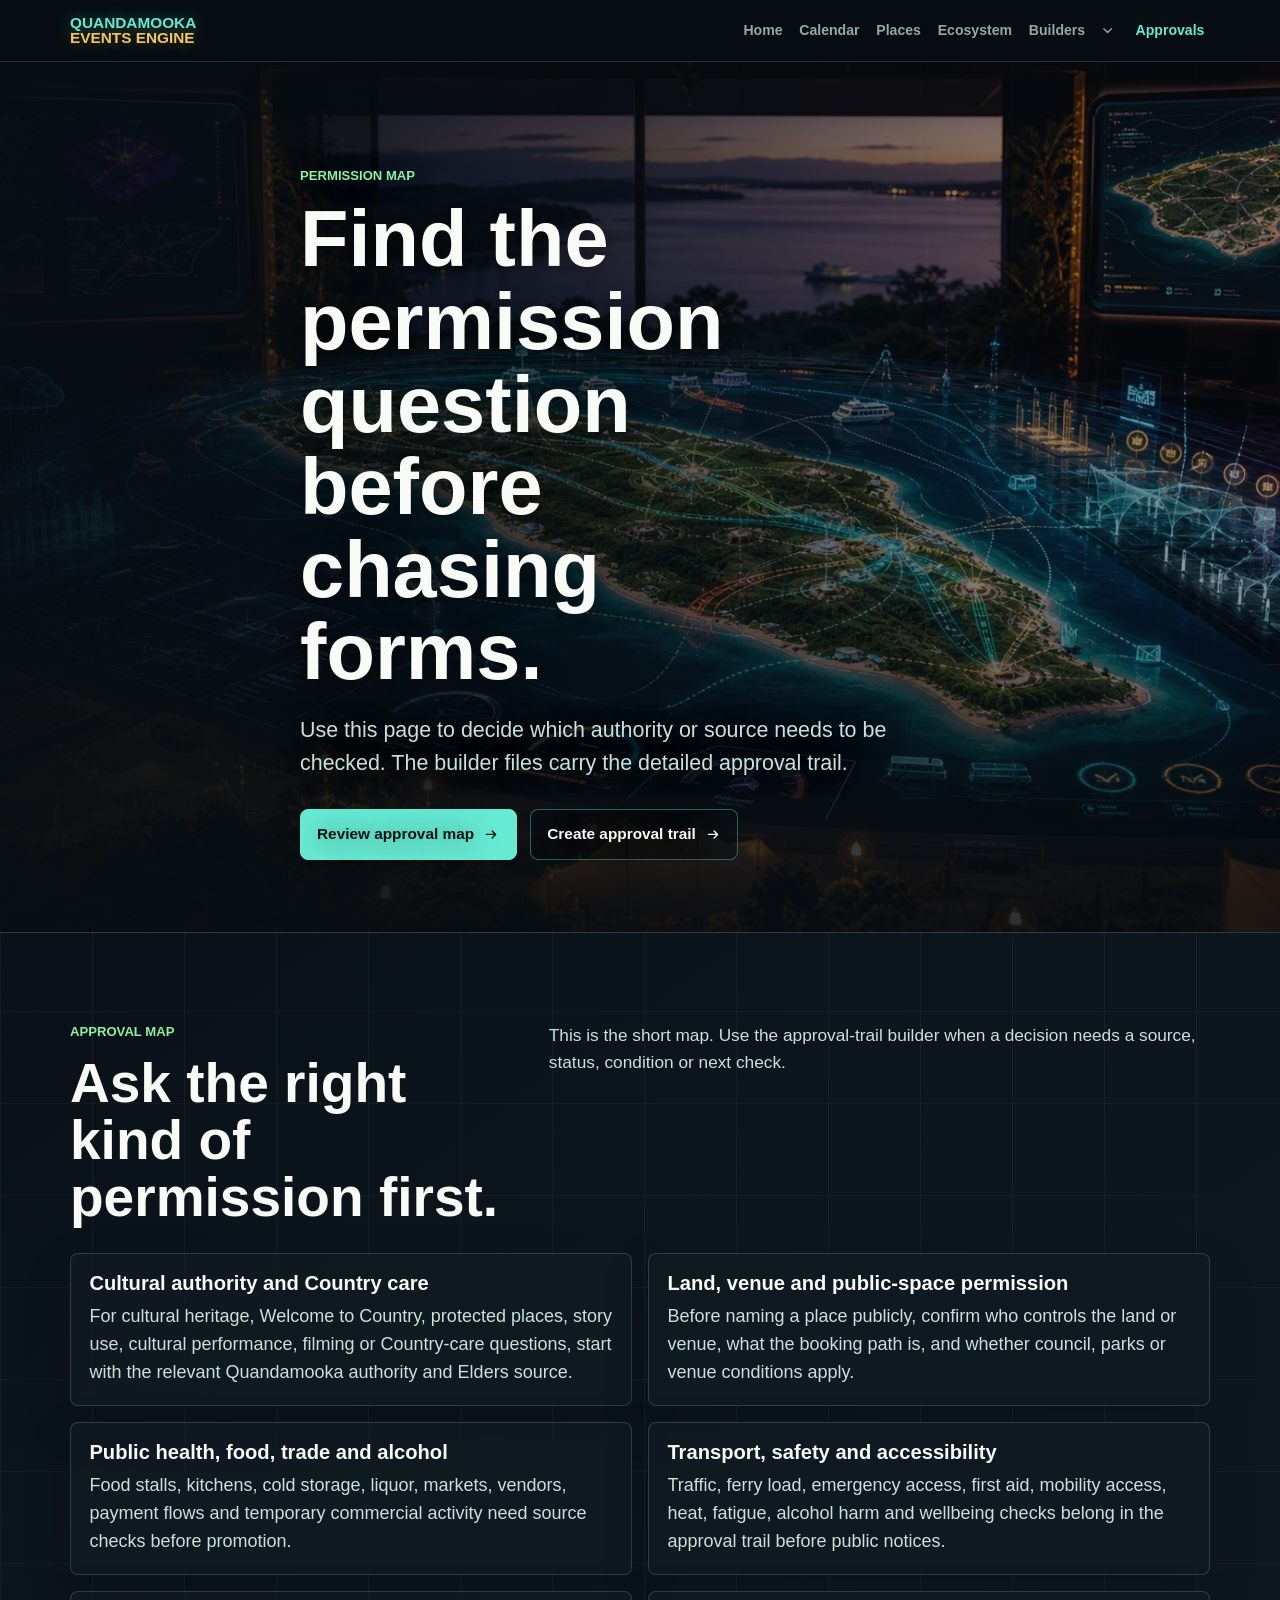
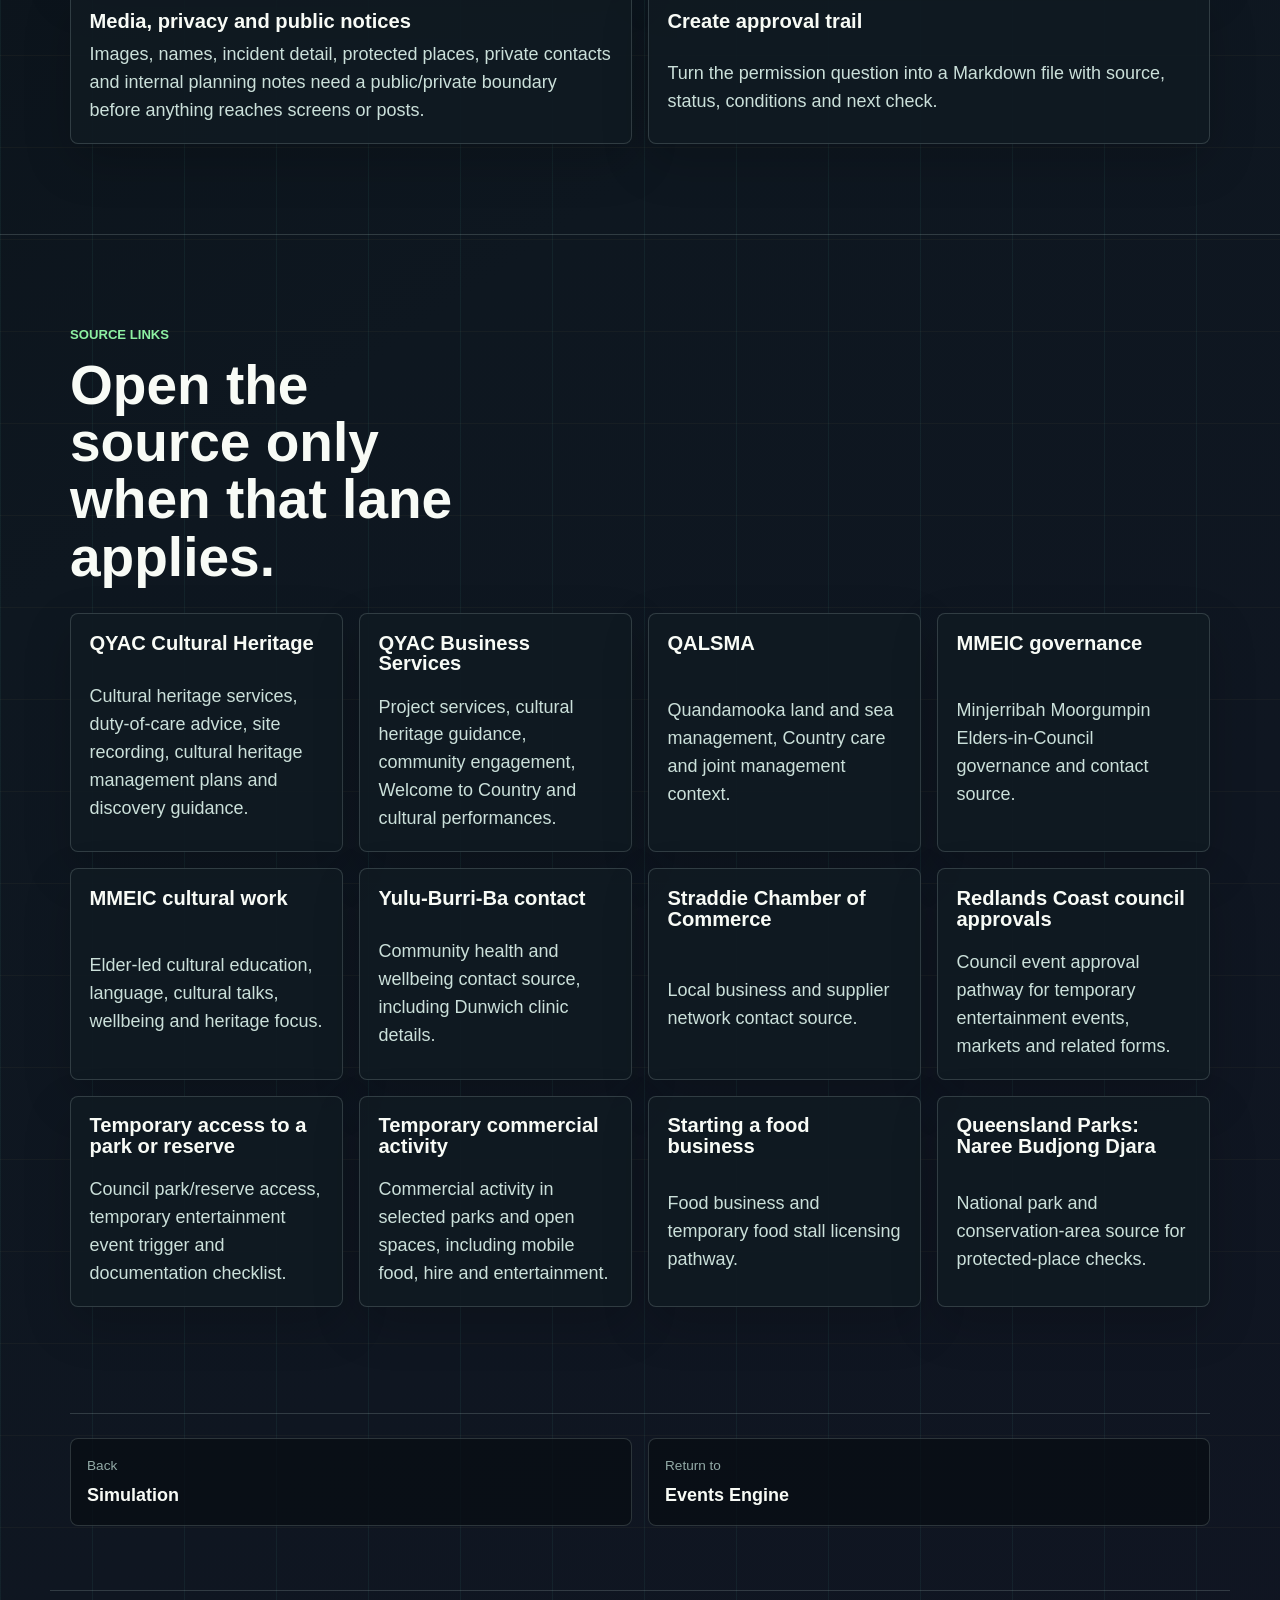
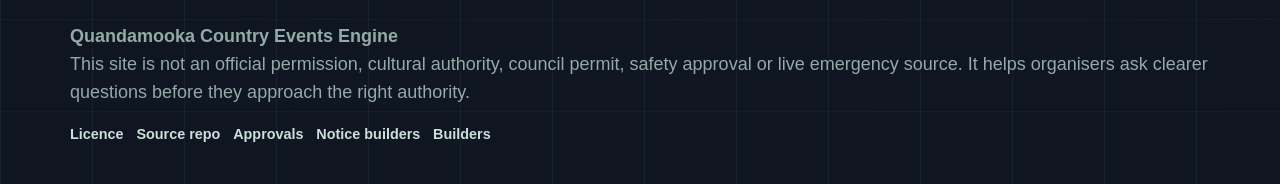
==== approvals.html @ 0f0fdc71 "Initial public events engine site" ====
<!doctype html>
<html lang="en-AU">
  <head>
    <meta charset="utf-8">
    <meta name="viewport" content="width=device-width, initial-scale=1">
    <meta name="description" content="Public approval gates for cultural care, permits, traffic, food, parks, safety and accessibility.">
    <title>Approvals | Quandamooka Country Events Engine</title>
    <link rel="icon" href="assets/images/hero-engine.webp">
    <link rel="stylesheet" href="assets/styles.css?v=public-release-20260523">
    <script defer src="assets/noticeboard-data.js?v=public-release-20260523"></script>
    <script defer src="assets/site-data.js?v=public-release-20260523"></script>
    <script defer src="assets/app.js?v=public-release-20260523"></script>
  </head>
  <body data-page="approvals">
    <a class="skip-link" href="#main">Skip to content</a>
    <header class="site-header" data-site-header></header>
    <main id="main" data-page-main></main>
    <footer class="site-footer" data-site-footer></footer>
    <button class="to-top" type="button" data-to-top aria-label="Back to top">Top</button>
  </body>
</html>
---- assets/styles.css ----
:root {
  --ink: #070d12;
  --ink-2: #0e1720;
  --panel: rgba(16, 26, 34, 0.9);
  --panel-strong: #14242c;
  --text: #f8fbf6;
  --soft: #cbe0da;
  --muted: #93aaa7;
  --line: rgba(203, 224, 218, 0.18);
  --aqua: #67ead4;
  --gold: #f3c75f;
  --coral: #ff876f;
  --violet: #a88cff;
  --green: #8df0a2;
  --shadow: 0 22px 70px rgba(0, 0, 0, 0.34);
  --heading: "Nunito Sans", "Avenir Next", Arial, sans-serif;
  --body: "Atkinson Hyperlegible", "Segoe UI", Arial, sans-serif;
  --max: 1180px;
}

* {
  box-sizing: border-box;
}

[hidden] {
  display: none !important;
}

html {
  background: var(--ink);
  scroll-behavior: smooth;
}

body {
  background:
    linear-gradient(90deg, rgba(103, 234, 212, 0.06) 1px, transparent 1px),
    linear-gradient(0deg, rgba(243, 199, 95, 0.04) 1px, transparent 1px),
    linear-gradient(145deg, rgba(103, 234, 212, 0.08), transparent 34rem),
    linear-gradient(215deg, rgba(168, 140, 255, 0.09), transparent 38rem),
    linear-gradient(145deg, #070d12, #0e1720 52%, #101522);
  background-size: 92px 92px, 92px 92px, auto, auto, auto;
  color: var(--text);
  font-family: var(--body);
  font-size: 18px;
  line-height: 1.55;
  margin: 0;
  min-height: 100vh;
  overflow-x: hidden;
}

body.nav-open {
  overflow: hidden;
}

a {
  color: inherit;
}

img {
  display: block;
  height: auto;
  max-width: 100%;
}

button,
input,
select,
textarea {
  font: inherit;
}

.skip-link {
  background: var(--gold);
  color: #071112;
  left: 1rem;
  padding: 0.65rem 0.85rem;
  position: absolute;
  top: -4rem;
  z-index: 40;
}

.skip-link:focus {
  top: 1rem;
}

.site-header {
  background: rgba(7, 13, 18, 0.92);
  border-bottom: 1px solid var(--line);
  position: sticky;
  top: 0;
  z-index: 25;
}

.nav {
  align-items: center;
  display: flex;
  gap: 1.2rem;
  justify-content: space-between;
  margin: 0 auto;
  max-width: var(--max);
  padding: 0.78rem 1.25rem;
}

.brand-mark {
  display: grid;
  font-family: var(--heading);
  font-size: 0.96rem;
  font-weight: 900;
  letter-spacing: 0;
  line-height: 0.92;
  text-decoration: none;
  text-transform: uppercase;
}

.brand-mark span:first-child {
  color: var(--aqua);
  text-shadow: 0 0 16px rgba(103, 234, 212, 0.44);
}

.brand-mark span:last-child {
  color: var(--gold);
  text-shadow: 0 0 16px rgba(243, 199, 95, 0.34);
}

.nav-links {
  align-items: center;
  display: flex;
  gap: 0.35rem;
}

.nav-item {
  position: relative;
}

.nav-links a,
.nav-menu-button {
  color: var(--muted);
  font-family: var(--heading);
  font-size: 0.88rem;
  font-weight: 850;
  text-decoration: none;
  white-space: nowrap;
}

.nav-links a:hover,
.nav-links a:focus,
.nav-links a[aria-current="page"],
.nav-item.is-current .nav-parent-link,
.nav-item.is-current .nav-menu-button,
.nav-menu-button:hover,
.nav-menu-button:focus {
  color: var(--aqua);
}

.nav-main-link,
.nav-parent-link,
.nav-menu-button {
  border-radius: 8px;
  display: inline-flex;
  padding: 0.45rem 0.35rem;
}

.nav-parent {
  align-items: center;
  display: inline-flex;
}

.nav-menu-button {
  align-items: center;
  background: transparent;
  border: 0;
  cursor: pointer;
  gap: 0.38rem;
  justify-content: center;
  min-height: 2.1rem;
  min-width: 2.1rem;
}

.nav-menu-button svg {
  height: 0.95rem;
  transition: transform 160ms ease;
  width: 0.95rem;
}

.nav-item.is-open .nav-menu-button svg,
.has-dropdown:hover .nav-menu-button svg,
.has-dropdown:focus-within .nav-menu-button svg {
  transform: rotate(180deg);
}

.nav-dropdown {
  background: rgba(7, 13, 18, 0.98);
  border: 1px solid var(--line);
  border-radius: 8px;
  box-shadow: var(--shadow);
  display: none;
  gap: 0.15rem;
  min-width: 14rem;
  padding: 0.65rem;
  position: absolute;
  right: 0;
  top: 100%;
  z-index: 35;
}

.has-dropdown:hover .nav-dropdown,
.has-dropdown:focus-within .nav-dropdown,
.has-dropdown.is-open .nav-dropdown {
  display: grid;
}

.nav-dropdown a {
  border-radius: 8px;
  color: var(--soft);
  display: block;
  padding: 0.58rem 0.65rem;
  white-space: normal;
}

.nav-dropdown a:hover,
.nav-dropdown a:focus {
  background: rgba(103, 234, 212, 0.11);
}

.nav-toggle {
  align-items: center;
  background: transparent;
  border: 1px solid rgba(103, 234, 212, 0.5);
  border-radius: 8px;
  color: var(--text);
  cursor: pointer;
  display: none;
  flex-direction: column;
  gap: 0.28rem;
  justify-content: center;
  min-height: 2.65rem;
  min-width: 2.9rem;
  padding: 0 0.75rem;
}

.nav-toggle span {
  background: var(--aqua);
  display: block;
  height: 2px;
  width: 1.1rem;
}

.site-shell,
.site-footer {
  margin: 0 auto;
  max-width: var(--max);
  padding-left: 1.25rem;
  padding-right: 1.25rem;
}

.hero {
  align-items: end;
  border-bottom: 1px solid var(--line);
  display: grid;
  min-height: clamp(32rem, 72vh, 44rem);
  overflow: hidden;
  padding: 6.5rem 1.25rem 4.5rem;
  position: relative;
}

.hero::after {
  background:
    linear-gradient(90deg, rgba(7, 13, 18, 0.94), rgba(7, 13, 18, 0.62) 42%, rgba(7, 13, 18, 0.12)),
    linear-gradient(0deg, rgba(7, 13, 18, 0.72), transparent 42%);
  content: "";
  inset: 0;
  pointer-events: none;
  position: absolute;
  z-index: 1;
}

.hero-copy {
  margin: 0 auto;
  max-width: 680px;
  position: relative;
  text-shadow: 0 2px 24px rgba(0, 0, 0, 0.54);
  width: min(var(--max), 100%);
  z-index: 2;
}

.eyebrow {
  color: var(--green);
  font-family: var(--heading);
  font-size: 0.82rem;
  font-weight: 900;
  letter-spacing: 0;
  margin: 0 0 0.75rem;
  text-transform: uppercase;
}

h1,
h2,
h3 {
  font-family: var(--heading);
  letter-spacing: 0;
  line-height: 1.04;
  margin: 0;
  overflow-wrap: anywhere;
}

h1 {
  font-size: clamp(2.65rem, 6.2vw, 5.55rem);
  max-width: 12ch;
}

h2 {
  font-size: clamp(1.95rem, 4.3vw, 3.7rem);
  max-width: 14ch;
}

h3 {
  font-size: 1.26rem;
}

p {
  margin: 0;
  overflow-wrap: anywhere;
}

.hero-lede {
  color: var(--soft);
  font-size: clamp(1.08rem, 2vw, 1.34rem);
  margin-top: 1.25rem;
  max-width: 40rem;
}

.hero-actions,
.button-row {
  display: flex;
  flex-wrap: wrap;
  gap: 0.85rem;
  margin-top: 1.8rem;
}

.button {
  align-items: center;
  border-radius: 8px;
  cursor: pointer;
  display: inline-flex;
  font-family: var(--heading);
  font-size: 0.96rem;
  font-weight: 900;
  gap: 0.55rem;
  justify-content: center;
  min-height: 3rem;
  min-width: 10rem;
  padding: 0.78rem 1rem;
  text-decoration: none;
}

.button svg {
  flex: 0 0 auto;
  height: 1.05rem;
  width: 1.05rem;
}

.button.primary {
  background: var(--aqua);
  border: 1px solid var(--aqua);
  color: #071112;
}

.button.secondary {
  background: rgba(7, 13, 18, 0.48);
  border: 1px solid rgba(103, 234, 212, 0.38);
  color: var(--text);
}

.button.ghost {
  background: transparent;
  border: 1px solid rgba(243, 199, 95, 0.36);
  color: var(--gold);
  min-width: 0;
}

.hero-media {
  inset: 0;
  margin: 0;
  position: absolute;
  z-index: 0;
}

.hero-media img {
  height: 100%;
  object-fit: cover;
  opacity: 0.72;
  width: 100%;
}

.section {
  padding-bottom: clamp(3.25rem, 7vw, 5.6rem);
  padding-top: clamp(3.25rem, 7vw, 5.6rem);
  scroll-margin-top: 5.2rem;
}

.section + .section {
  border-top: 1px solid var(--line);
}

.section-heading {
  display: grid;
  gap: 1rem;
  grid-template-columns: minmax(0, 0.7fr) minmax(280px, 1fr);
  margin-bottom: 1.7rem;
}

.section-heading > p:last-child {
  color: var(--soft);
  font-size: 1.08rem;
  max-width: 46rem;
}

.grid {
  display: grid;
  gap: 1rem;
}

.grid.two {
  grid-template-columns: repeat(2, minmax(0, 1fr));
}

.grid.three {
  grid-template-columns: repeat(3, minmax(0, 1fr));
}

.grid.four {
  grid-template-columns: repeat(4, minmax(0, 1fr));
}

.builder-set-grid {
  align-items: stretch;
  grid-template-columns: repeat(3, minmax(0, 1fr));
}

.builder-gateway-section .section-heading {
  grid-template-columns: minmax(0, 0.9fr) minmax(280px, 0.8fr);
}

.builder-gateway-section .section-heading > p:last-child {
  align-self: end;
  max-width: 34rem;
}

.builder-set-card {
  align-content: start;
  gap: 0.85rem;
}

.builder-set-card .tag {
  justify-self: start;
}

.panel,
.tile,
.event-card,
.entity-card,
.builder-shell,
.form-panel {
  background: var(--panel);
  border: 1px solid var(--line);
  border-radius: 8px;
  box-shadow: 0 18px 48px rgba(0, 0, 0, 0.18);
}

.panel,
.tile,
.event-card,
.entity-card {
  padding: 1.15rem;
}

.tile h3,
.event-card h3,
.entity-card h3,
.panel h3 {
  color: var(--text);
  margin-bottom: 0.6rem;
}

.tile p,
.event-card p,
.entity-card p,
.panel p,
.meta {
  color: var(--soft);
}

.tag-row,
.filter-row {
  display: flex;
  flex-wrap: wrap;
  gap: 0.45rem;
}

.tag,
.status-pill {
  border: 1px solid rgba(103, 234, 212, 0.28);
  border-radius: 999px;
  color: var(--soft);
  display: inline-flex;
  font-family: var(--heading);
  font-size: 0.78rem;
  font-weight: 850;
  padding: 0.28rem 0.58rem;
}

.status-pill.upcoming {
  border-color: rgba(103, 234, 212, 0.56);
  color: var(--aqua);
}

.status-pill.confirmed {
  border-color: rgba(141, 240, 162, 0.58);
  color: var(--green);
}

.status-pill.past {
  border-color: rgba(243, 199, 95, 0.5);
  color: var(--gold);
}

.status-pill.needs-check,
.status-pill.tbc {
  border-color: rgba(255, 135, 111, 0.54);
  color: var(--coral);
}

.status-pill.recurring {
  border-color: rgba(168, 140, 255, 0.56);
  color: var(--violet);
}

.status-pill.historical {
  border-color: rgba(203, 224, 218, 0.35);
  color: var(--soft);
}

.calendar-summary {
  display: grid;
  gap: 0.8rem;
  grid-template-columns: repeat(4, minmax(0, 1fr));
  margin-bottom: 1.15rem;
}

.calendar-summary article {
  background: rgba(7, 13, 18, 0.7);
  border: 1px solid var(--line);
  border-radius: 8px;
  padding: 1rem;
}

.calendar-summary strong {
  color: var(--aqua);
  display: block;
  font-family: var(--heading);
  font-size: clamp(1.8rem, 4vw, 2.8rem);
  line-height: 1;
}

.calendar-summary span {
  color: var(--soft);
  display: block;
  font-size: 0.92rem;
  margin-top: 0.35rem;
}

.event-card {
  display: grid;
  gap: 0.75rem;
}

.event-card-top {
  align-items: center;
  display: flex;
  flex-wrap: wrap;
  gap: 0.55rem;
  justify-content: space-between;
}

.source-status {
  color: var(--muted);
  font-size: 0.82rem;
}

.event-concise {
  font-size: 1.03rem;
}

.event-facts {
  display: grid;
  gap: 0.45rem;
  margin: 0;
}

.event-facts div {
  display: grid;
  gap: 0.35rem;
  grid-template-columns: 5rem minmax(0, 1fr);
}

.event-facts dt {
  color: var(--muted);
  font-family: var(--heading);
  font-size: 0.78rem;
  font-weight: 900;
  text-transform: uppercase;
}

.event-facts dd {
  color: var(--soft);
  margin: 0;
}

.event-detail {
  border-top: 1px solid var(--line);
  padding-top: 0.75rem;
}

.event-detail summary {
  color: var(--aqua);
  cursor: pointer;
  font-family: var(--heading);
  font-weight: 900;
}

.detail-grid {
  display: grid;
  gap: 0.8rem;
  grid-template-columns: repeat(2, minmax(0, 1fr));
  margin-top: 0.85rem;
}

.detail-grid strong {
  color: var(--gold);
  display: block;
  font-family: var(--heading);
  font-size: 0.84rem;
  margin-bottom: 0.25rem;
  text-transform: uppercase;
}

.event-meta {
  color: var(--muted);
  display: flex;
  flex-wrap: wrap;
  gap: 0.45rem 0.8rem;
  font-size: 0.92rem;
}

.link-card {
  color: inherit;
  display: grid;
  gap: 0.6rem;
  min-height: 100%;
  text-decoration: none;
}

.link-card:hover,
.link-card:focus {
  border-color: rgba(103, 234, 212, 0.55);
}

.place-map-shell {
  display: grid;
  gap: 1rem;
  grid-template-columns: minmax(0, 1fr) minmax(280px, 0.52fr);
  margin-bottom: 1rem;
}

.real-place-map {
  background: #0a1518;
  border: 1px solid var(--line);
  border-radius: 8px;
  min-height: 32rem;
  overflow: hidden;
}

.real-place-map .leaflet-control-attribution {
  font-size: 0.68rem;
}

.real-place-map .leaflet-popup-content-wrapper,
.real-place-map .leaflet-popup-tip {
  background: #071112;
  color: var(--soft);
}

.real-place-map .leaflet-popup-content strong {
  color: var(--text);
}

.map-pin-shell {
  background: transparent;
  border: 0;
}

.map-pin {
  align-items: center;
  background: var(--gold);
  border: 2px solid rgba(7, 13, 18, 0.78);
  border-radius: 999px;
  box-shadow: 0 8px 20px rgba(0, 0, 0, 0.32);
  color: #071112;
  display: inline-flex;
  font-family: var(--heading);
  font-size: 0.76rem;
  font-weight: 900;
  height: 2rem;
  justify-content: center;
  transition: background 140ms ease, transform 140ms ease, box-shadow 140ms ease;
  width: 2rem;
}

.map-pin:hover,
.map-pin.is-active {
  background: var(--aqua);
  box-shadow: 0 10px 26px rgba(103, 234, 212, 0.25);
  transform: scale(1.12);
}

.map-fallback {
  color: var(--soft);
  margin: 0;
  padding: 1rem;
}

.place-detail {
  background: var(--panel);
  border: 1px solid var(--line);
  border-radius: 8px;
  display: grid;
  gap: 0.8rem;
  padding: 1.1rem;
}

.place-detail h3 {
  color: var(--text);
}

.place-detail p {
  color: var(--soft);
}

.place-detail strong {
  color: var(--gold);
}

.detail-divider {
  border-top: 1px solid var(--line);
}

.place-list {
  display: grid;
  gap: 1rem;
  grid-template-columns: repeat(3, minmax(0, 1fr));
  margin-bottom: 1.2rem;
}

.place-card {
  background: var(--panel);
  border: 1px solid var(--line);
  border-radius: 8px;
  cursor: pointer;
  display: grid;
  gap: 0.62rem;
  padding: 1rem;
}

.place-card:hover,
.place-card:focus,
.place-card.is-active {
  border-color: rgba(103, 234, 212, 0.58);
}

.place-card.is-active {
  background: rgba(103, 234, 212, 0.1);
}

.control-bar {
  align-items: center;
  display: flex;
  flex-wrap: wrap;
  gap: 0.75rem;
  margin-bottom: 1.2rem;
}

.calendar-controls {
  align-items: stretch;
}

.calendar-controls .filter-row {
  flex: 1 1 100%;
}

.search-input,
.select-input,
.field,
textarea {
  background: rgba(5, 11, 15, 0.72);
  border: 1px solid rgba(203, 224, 218, 0.2);
  border-radius: 8px;
  color: var(--text);
  min-height: 2.8rem;
  padding: 0.72rem 0.82rem;
  width: 100%;
}

.search-input {
  max-width: 27rem;
}

.select-input {
  max-width: 18rem;
}

.entity-browser {
  display: grid;
  gap: 1.25rem;
}

.entity-card {
  display: grid;
  gap: 0.65rem;
}

.entity-card.is-hidden {
  display: none;
}

.category-heading {
  align-items: end;
  display: flex;
  flex-wrap: wrap;
  gap: 0.8rem;
  justify-content: space-between;
  margin-bottom: 0.9rem;
}

.builder-shell {
  overflow: hidden;
}

.builder-tabs {
  display: flex;
  flex-wrap: wrap;
  gap: 0.35rem;
  padding: 0.8rem;
}

.builder-tab {
  background: rgba(7, 13, 18, 0.72);
  border: 1px solid rgba(203, 224, 218, 0.16);
  border-radius: 8px;
  color: var(--soft);
  cursor: pointer;
  font-family: var(--heading);
  font-weight: 850;
  padding: 0.62rem 0.75rem;
}

.builder-tab[aria-selected="true"] {
  background: var(--aqua);
  color: #071112;
}

.builder-tab.reset-filter {
  border-color: rgba(255, 135, 111, 0.48);
  color: var(--coral);
}

.form-panel {
  border-left: 0;
  border-radius: 0;
  border-right: 0;
  border-bottom: 0;
  display: grid;
  gap: 1rem;
  grid-template-columns: minmax(0, 0.9fr) minmax(320px, 0.9fr);
  padding: 1rem;
  scroll-margin-top: 5.2rem;
}

.md-form {
  display: grid;
  gap: 0.85rem;
}

.md-form label {
  color: var(--soft);
  display: grid;
  gap: 0.35rem;
  font-family: var(--heading);
  font-size: 0.9rem;
  font-weight: 850;
}

.md-form span {
  color: var(--muted);
  font-family: var(--body);
  font-size: 0.86rem;
  font-weight: 400;
}

textarea {
  min-height: 6.5rem;
  resize: vertical;
}

.md-output {
  background: #061015;
  border: 1px solid rgba(103, 234, 212, 0.2);
  border-radius: 8px;
  color: #e8fff9;
  font-family: Consolas, "Liberation Mono", monospace;
  font-size: 0.86rem;
  line-height: 1.45;
  min-height: 33rem;
  padding: 1rem;
}

.form-actions {
  display: flex;
  flex-wrap: wrap;
  gap: 0.65rem;
}

.builder-panel-nav {
  border-top: 1px solid var(--line);
  display: flex;
  flex-wrap: wrap;
  gap: 0.75rem;
  grid-column: 1 / -1;
  justify-content: space-between;
  padding-top: 1rem;
}

.builder-panel-nav .button {
  flex: 1 1 15rem;
}

.status-line {
  color: var(--green);
  font-size: 0.9rem;
  min-height: 1.4rem;
}

.page-nav {
  border-top: 1px solid var(--line);
  display: grid;
  gap: 1rem;
  grid-template-columns: 1fr 1fr;
  margin-top: 1rem;
  padding-bottom: 4rem;
  padding-top: 1.5rem;
}

.page-nav.single {
  grid-template-columns: minmax(0, 0.5fr);
  justify-content: end;
}

.page-nav a {
  background: rgba(7, 13, 18, 0.72);
  border: 1px solid var(--line);
  border-radius: 8px;
  display: grid;
  gap: 0.35rem;
  padding: 1rem;
  text-decoration: none;
}

.page-nav a:hover,
.page-nav a:focus {
  border-color: rgba(103, 234, 212, 0.55);
}

.page-nav span {
  color: var(--muted);
  font-size: 0.85rem;
}

.page-nav strong {
  color: var(--text);
  font-family: var(--heading);
}

.site-footer {
  border-top: 1px solid var(--line);
  color: var(--muted);
  display: flex;
  flex-wrap: wrap;
  gap: 1rem;
  justify-content: space-between;
  padding-bottom: 2.4rem;
  padding-top: 2rem;
}

.footer-links {
  display: flex;
  flex-wrap: wrap;
  gap: 0.8rem;
}

.footer-links a {
  color: var(--soft);
  font-family: var(--heading);
  font-size: 0.9rem;
  font-weight: 850;
  text-decoration: none;
}

.to-top {
  background: var(--gold);
  border: 0;
  border-radius: 8px;
  bottom: 1rem;
  box-shadow: var(--shadow);
  color: #071112;
  cursor: pointer;
  font-family: var(--heading);
  font-weight: 900;
  opacity: 0;
  padding: 0.72rem 0.84rem;
  pointer-events: none;
  position: fixed;
  right: 1rem;
  transform: translateY(0.5rem);
  transition: opacity 160ms ease, transform 160ms ease;
  z-index: 30;
}

.to-top.is-visible {
  opacity: 1;
  pointer-events: auto;
  transform: translateY(0);
}

body.nav-open .to-top {
  opacity: 0;
  pointer-events: none;
}

.empty-note {
  color: var(--muted);
  padding: 1rem;
}

@media (max-width: 980px) {
  .nav-toggle {
    display: inline-flex;
  }

  .nav-links {
    align-items: stretch;
    background: rgba(7, 13, 18, 0.98);
    border-left: 1px solid var(--line);
    display: none;
    flex-direction: column;
    inset: 70px 0 auto auto;
    max-height: calc(100vh - 70px);
    overflow: auto;
    padding: 1rem;
    position: fixed;
    width: min(22rem, 92vw);
  }

  .nav-links.is-open {
    display: flex;
  }

  .nav-links a,
  .nav-menu-button {
    font-size: 1rem;
    padding: 0.45rem 0;
    white-space: normal;
  }

  .nav-item {
    width: 100%;
  }

  .nav-main-link,
  .nav-parent-link,
  .nav-menu-button {
    justify-content: space-between;
    width: 100%;
  }

  .nav-parent {
    align-items: stretch;
    display: flex;
    gap: 0.45rem;
    width: 100%;
  }

  .nav-parent-link {
    flex: 1;
  }

  .nav-menu-button {
    border: 1px solid rgba(103, 234, 212, 0.24);
    flex: 0 0 3rem;
    padding-left: 0.55rem;
    padding-right: 0.55rem;
  }

  .nav-dropdown {
    background: rgba(103, 234, 212, 0.06);
    box-shadow: none;
    display: none;
    margin: 0.35rem 0 0.55rem;
    min-width: 0;
    position: static;
    width: 100%;
  }

  .has-dropdown:hover .nav-dropdown {
    display: none;
  }

  .has-dropdown.is-open .nav-dropdown,
  .has-dropdown:focus-within .nav-dropdown {
    display: grid;
  }

  .nav-dropdown a {
    font-size: 0.92rem;
    padding: 0.4rem 0.55rem;
  }

  .hero,
  .section-heading,
  .builder-gateway-section .section-heading,
  .form-panel,
  .place-map-shell {
    grid-template-columns: 1fr;
  }

  h1 {
    max-width: 13ch;
  }

  .grid.three,
  .grid.four,
  .builder-set-grid,
  .calendar-summary,
  .place-list {
    grid-template-columns: repeat(2, minmax(0, 1fr));
  }
}

@media (max-width: 680px) {
  body {
    font-size: 16px;
  }

  .hero {
    min-height: 30rem;
    padding-bottom: 3rem;
    padding-top: 4.4rem;
  }

  .hero::after {
    background:
      linear-gradient(0deg, rgba(7, 13, 18, 0.86), rgba(7, 13, 18, 0.5)),
      linear-gradient(90deg, rgba(7, 13, 18, 0.94), rgba(7, 13, 18, 0.28));
  }

  .grid.two,
  .grid.three,
  .grid.four,
  .builder-set-grid,
  .place-list,
  .calendar-summary,
  .detail-grid,
  .page-nav {
    grid-template-columns: 1fr;
  }

  .page-nav.single {
    grid-template-columns: 1fr;
  }

  .event-facts div {
    grid-template-columns: 1fr;
  }

  .button {
    width: 100%;
  }

  .site-footer {
    display: grid;
  }
}
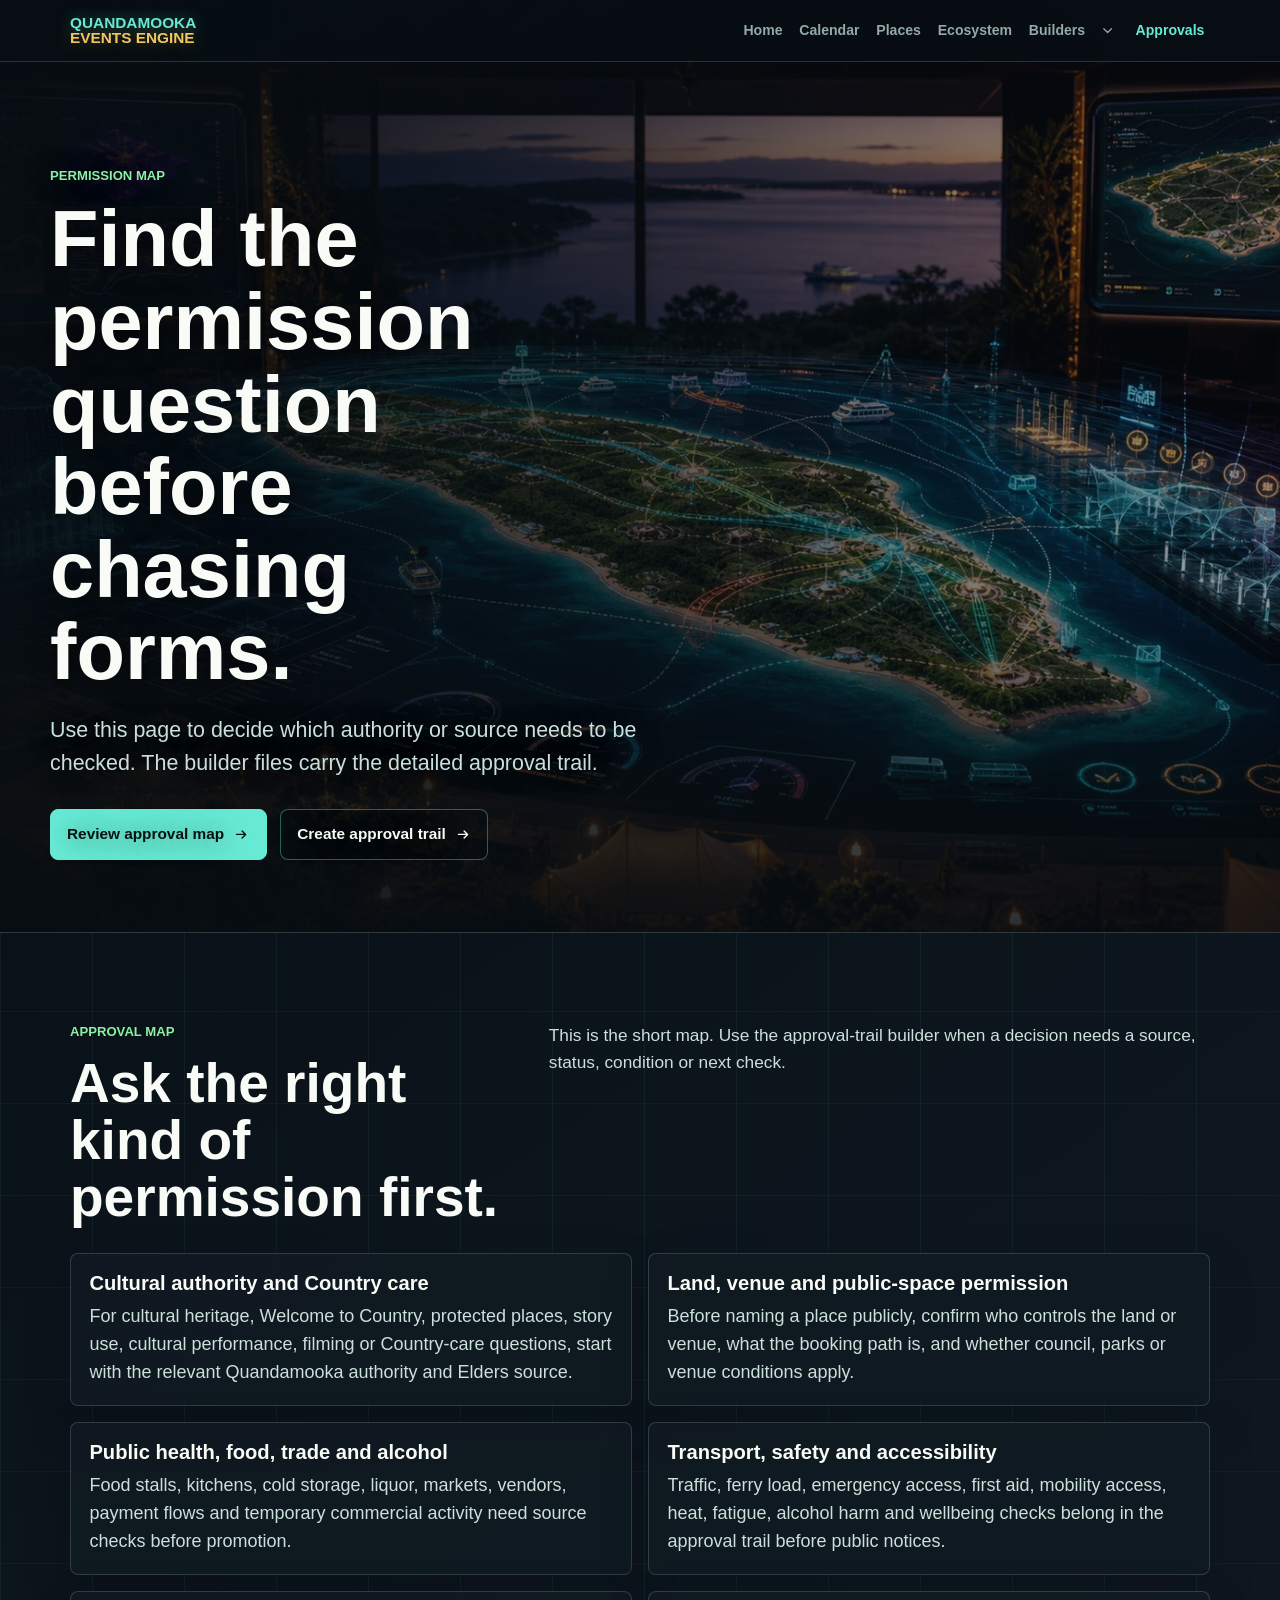
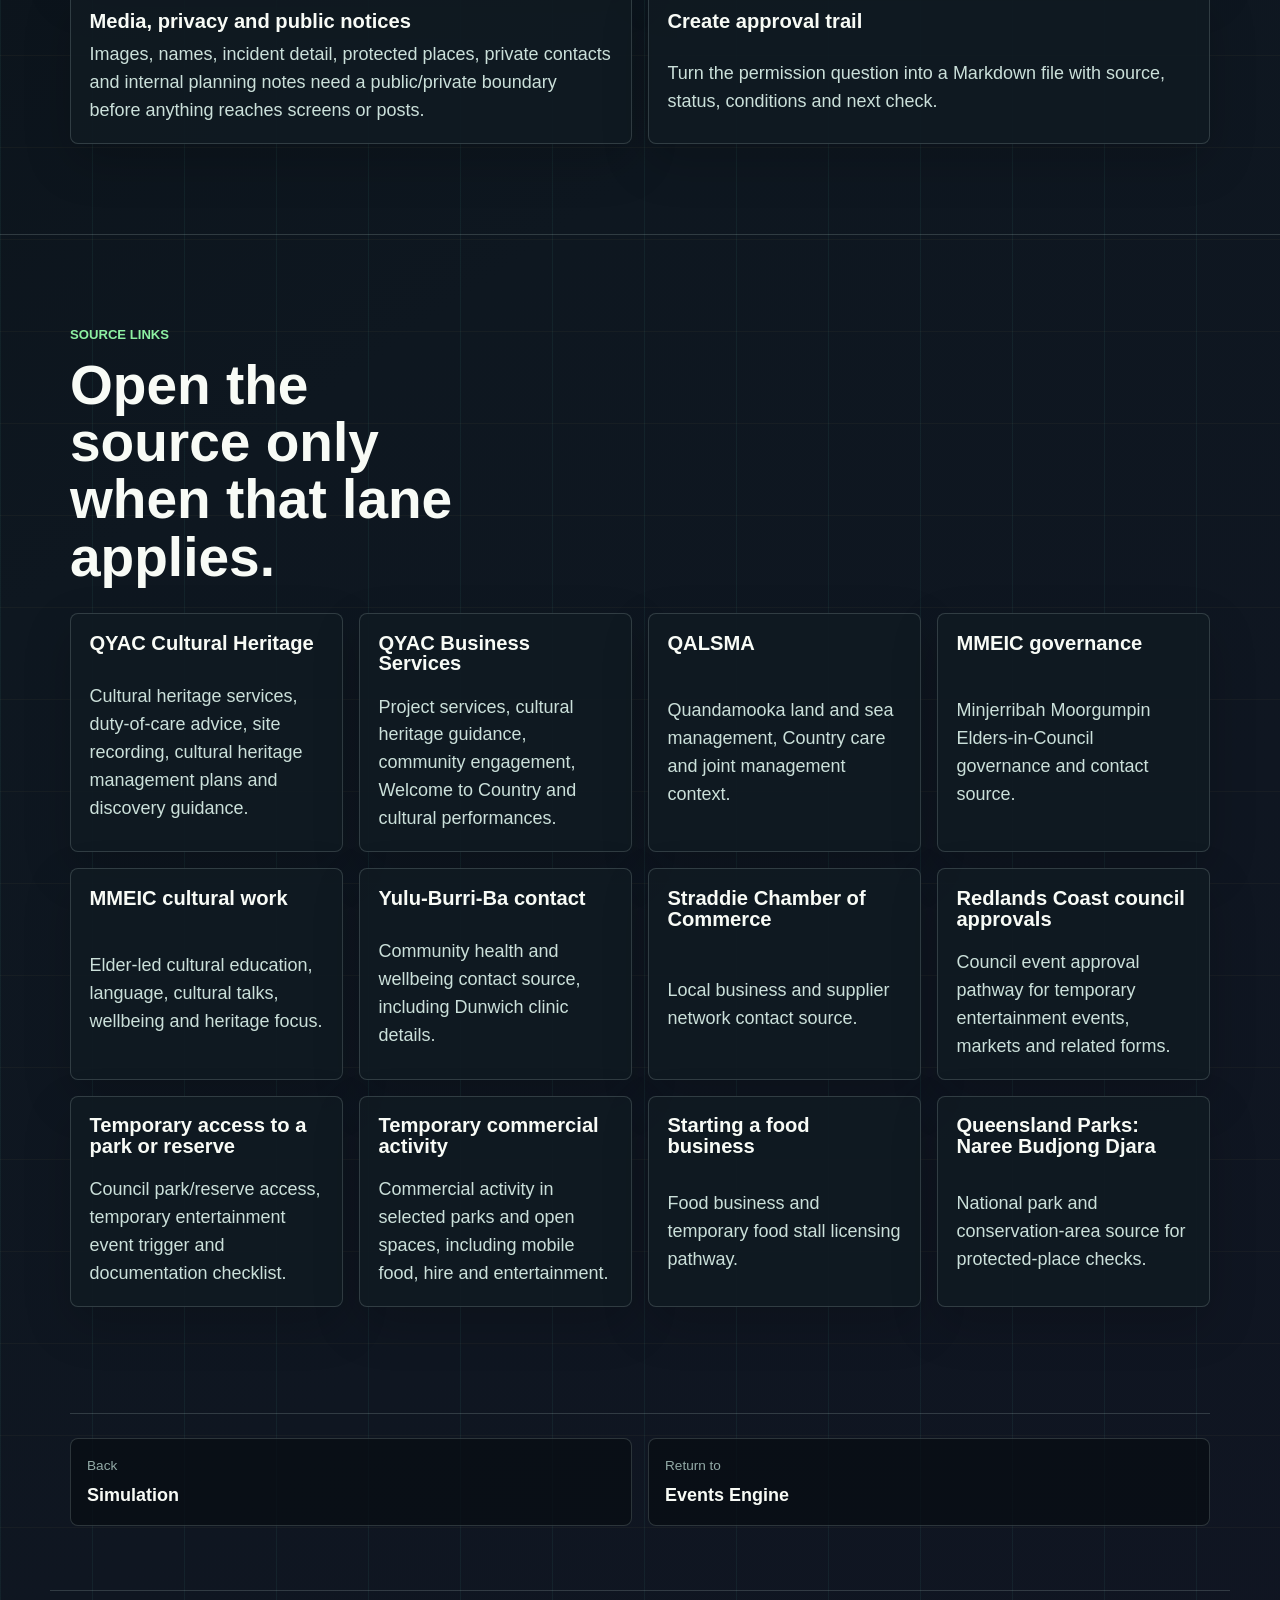
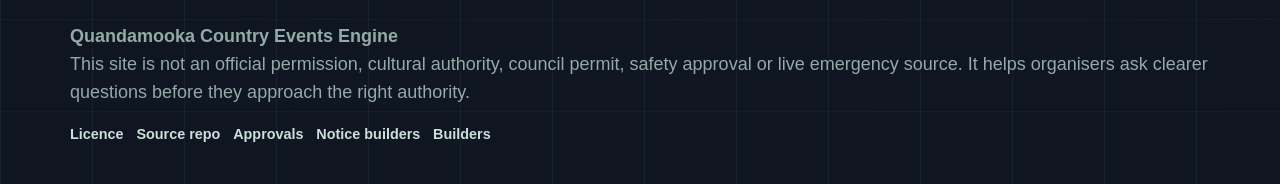
==== commit 5ac5a369: "Align heroes and expand places map" ====
--- a/approvals.html
+++ b/approvals.html
@@ -6,7 +6,7 @@
     <meta name="description" content="Public approval gates for cultural care, permits, traffic, food, parks, safety and accessibility.">
     <title>Approvals | Quandamooka Country Events Engine</title>
     <link rel="icon" href="assets/images/hero-engine.webp">
-    <link rel="stylesheet" href="assets/styles.css?v=public-release-20260523">
+    <link rel="stylesheet" href="assets/styles.css?v=hero-left-20260602">
     <script defer src="assets/noticeboard-data.js?v=public-release-20260523"></script>
     <script defer src="assets/site-data.js?v=public-release-20260523"></script>
     <script defer src="assets/app.js?v=public-release-20260523"></script>
--- a/assets/styles.css
+++ b/assets/styles.css
@@ -276,7 +276,7 @@
 
 .hero-copy {
   margin: 0 auto;
-  max-width: 680px;
+  max-width: var(--max);
   position: relative;
   text-shadow: 0 2px 24px rgba(0, 0, 0, 0.54);
   width: min(var(--max), 100%);
@@ -701,26 +701,79 @@
 
 .map-pin {
   align-items: center;
-  background: var(--gold);
+  --pin-bg: var(--gold);
+  background: var(--pin-bg);
   border: 2px solid rgba(7, 13, 18, 0.78);
-  border-radius: 999px;
+  border-radius: 50% 50% 50% 0;
   box-shadow: 0 8px 20px rgba(0, 0, 0, 0.32);
   color: #071112;
   display: inline-flex;
   font-family: var(--heading);
   font-size: 0.76rem;
   font-weight: 900;
-  height: 2rem;
+  height: 2.12rem;
   justify-content: center;
+  transform: rotate(-45deg);
+  transform-origin: center;
   transition: background 140ms ease, transform 140ms ease, box-shadow 140ms ease;
-  width: 2rem;
+  width: 2.12rem;
+}
+
+.map-pin-label {
+  display: inline-block;
+  line-height: 1;
+  transform: rotate(45deg);
+}
+
+.map-pin--food {
+  --pin-bg: #ffb85c;
+}
+
+.map-pin--retail {
+  --pin-bg: #9ad7ff;
+}
+
+.map-pin--creative {
+  --pin-bg: #ff84c2;
+}
+
+.map-pin--camping {
+  --pin-bg: #89d96b;
+}
+
+.map-pin--beach {
+  --pin-bg: #66d4ff;
+}
+
+.map-pin--amenity {
+  --pin-bg: #f0e08a;
+}
+
+.map-pin--sport {
+  --pin-bg: #85e0ae;
+}
+
+.map-pin--transport {
+  --pin-bg: #f7cb5c;
+}
+
+.map-pin--nature {
+  --pin-bg: #77c66e;
+}
+
+.map-pin--civic {
+  --pin-bg: #ff9d76;
+}
+
+.map-pin--default {
+  --pin-bg: var(--gold);
 }
 
 .map-pin:hover,
 .map-pin.is-active {
   background: var(--aqua);
   box-shadow: 0 10px 26px rgba(103, 234, 212, 0.25);
-  transform: scale(1.12);
+  transform: rotate(-45deg) scale(1.12);
 }
 
 .map-fallback {
@@ -787,6 +840,33 @@
   flex-wrap: wrap;
   gap: 0.75rem;
   margin-bottom: 1.2rem;
+}
+
+.map-shortcuts {
+  display: flex;
+  flex-wrap: wrap;
+  gap: 0.55rem;
+  margin: -0.35rem 0 1rem;
+}
+
+.map-shortcut-button {
+  background: rgba(7, 13, 18, 0.72);
+  border: 1px solid rgba(203, 224, 218, 0.18);
+  border-radius: 8px;
+  color: var(--soft);
+  cursor: pointer;
+  font-family: var(--heading);
+  font-weight: 850;
+  min-height: 2.6rem;
+  padding: 0.58rem 0.78rem;
+}
+
+.map-shortcut-button:hover,
+.map-shortcut-button:focus,
+.map-shortcut-button.is-active {
+  background: rgba(103, 234, 212, 0.12);
+  border-color: rgba(103, 234, 212, 0.58);
+  color: var(--text);
 }
 
 .calendar-controls {
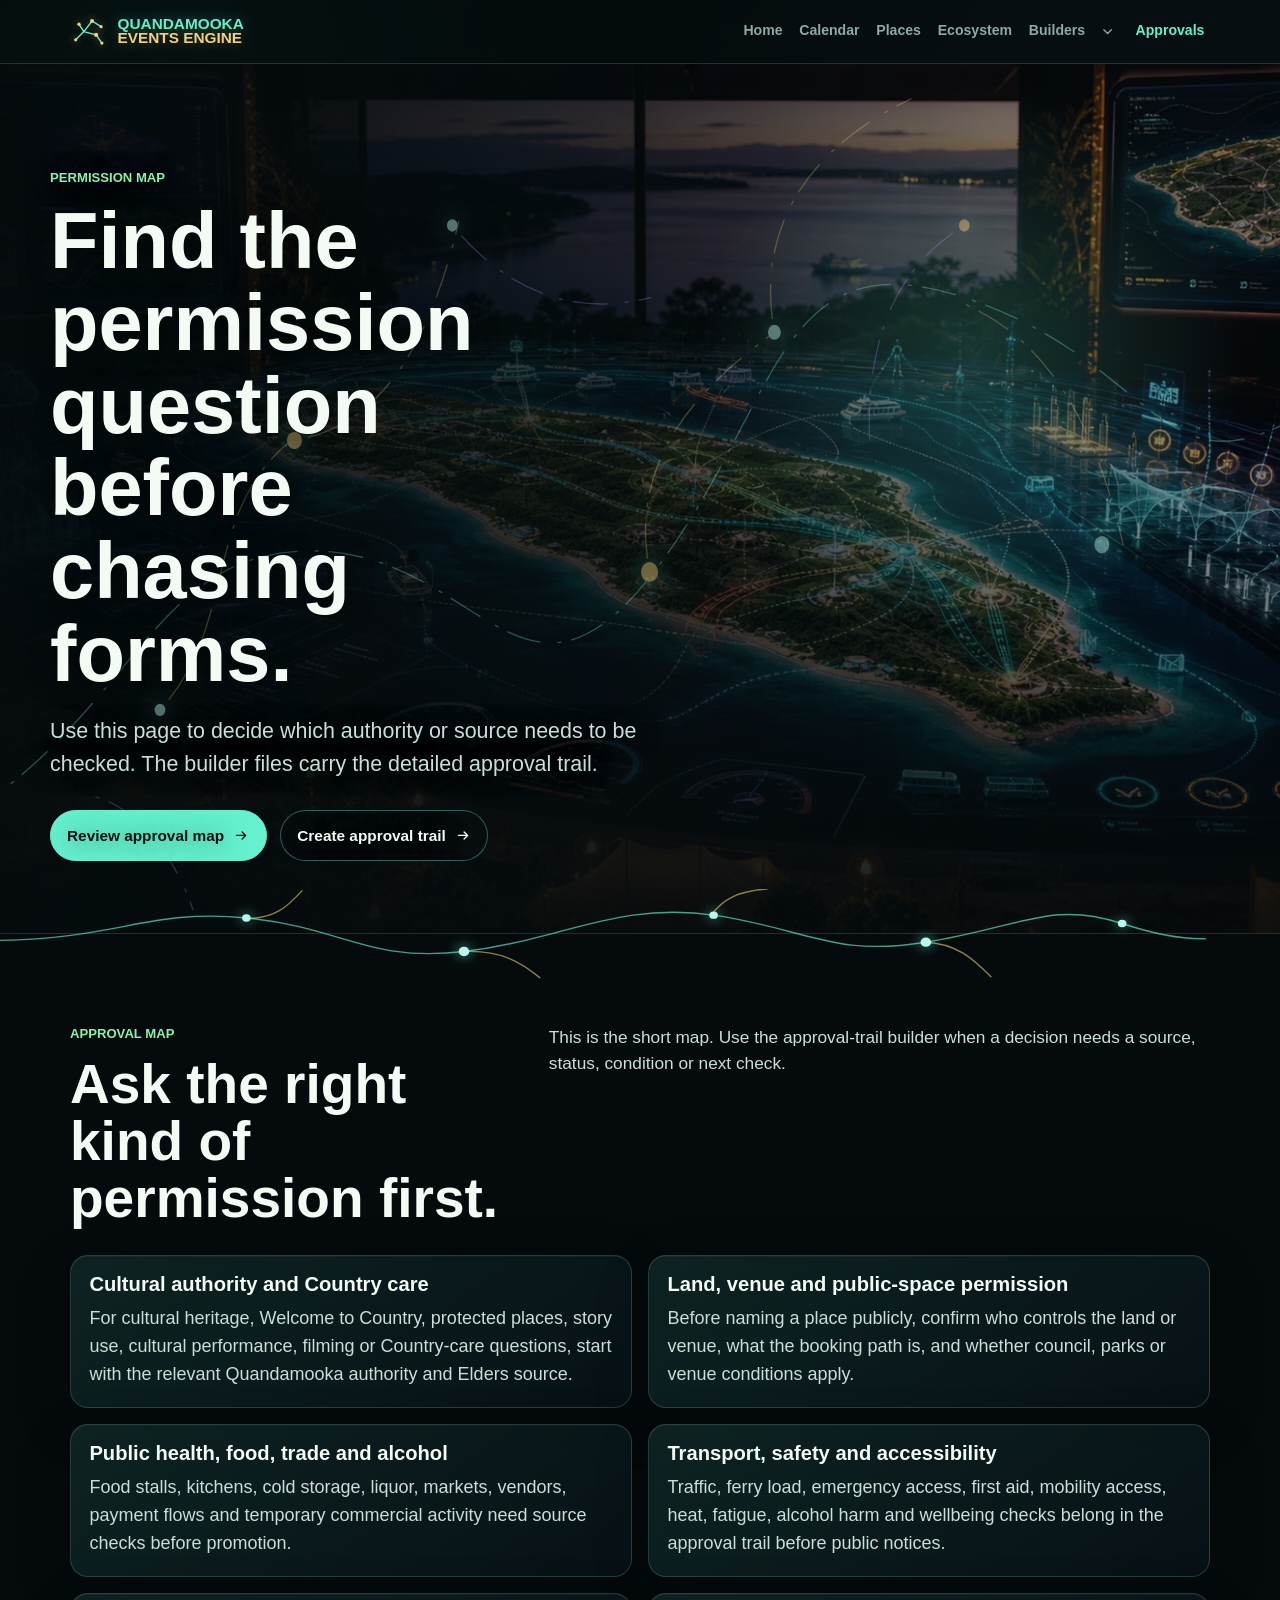
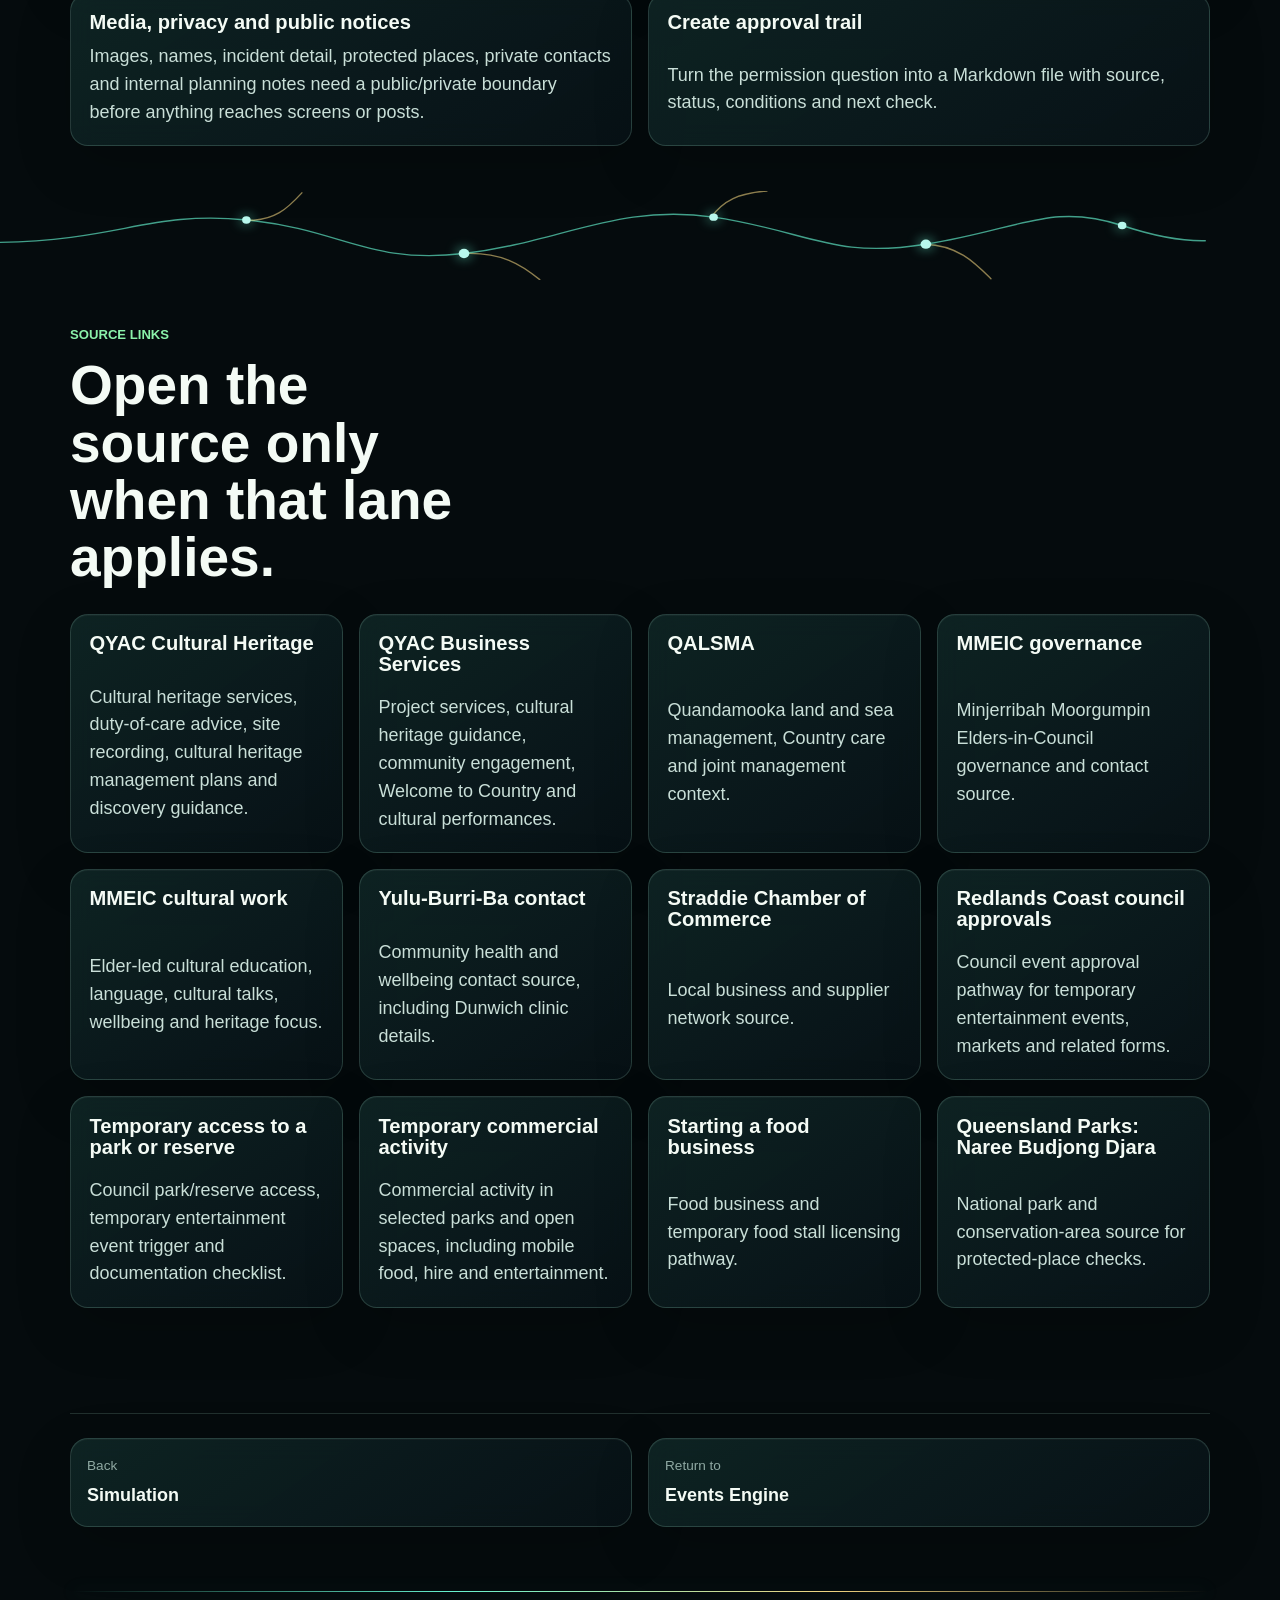
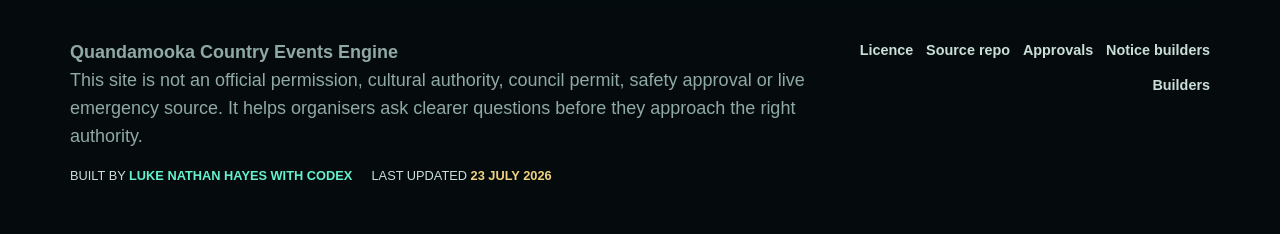
==== commit 43d4f575: "Create living network design and map-first places" ====
--- a/approvals.html
+++ b/approvals.html
@@ -5,12 +5,13 @@
     <meta name="viewport" content="width=device-width, initial-scale=1">
     <meta name="description" content="Public approval gates for cultural care, permits, traffic, food, parks, safety and accessibility.">
     <title>Approvals | Quandamooka Country Events Engine</title>
-    <link rel="icon" href="assets/images/hero-engine.webp">
-    <link rel="stylesheet" href="assets/styles.css?v=hero-left-20260602">
+        <link rel="stylesheet" href="assets/styles.css?v=living-network-20260723">
     <script defer src="assets/noticeboard-data.js?v=public-release-20260523"></script>
     <script defer src="assets/site-data.js?v=public-release-20260523"></script>
-    <script defer src="assets/app.js?v=public-release-20260523"></script>
-  </head>
+    <script defer src="assets/app.js?v=living-network-20260723"></script>
+    <link rel="icon" href="assets/favicon.svg" type="image/svg+xml">
+  <link rel="shortcut icon" href="assets/favicon.ico" type="image/x-icon">
+</head>
   <body data-page="approvals">
     <a class="skip-link" href="#main">Skip to content</a>
     <header class="site-header" data-site-header></header>
--- a/assets/styles.css
+++ b/assets/styles.css
@@ -668,7 +668,7 @@
 .place-map-shell {
   display: grid;
   gap: 1rem;
-  grid-template-columns: minmax(0, 1fr) minmax(280px, 0.52fr);
+  grid-template-columns: minmax(0, 1.45fr) minmax(260px, 0.55fr);
   margin-bottom: 1rem;
 }
 
@@ -676,7 +676,9 @@
   background: #0a1518;
   border: 1px solid var(--line);
   border-radius: 8px;
-  min-height: 32rem;
+  height: clamp(30rem, 72vh, 48rem);
+  min-height: 30rem;
+  position: relative;
   overflow: hidden;
 }
 
@@ -694,9 +696,134 @@
   color: var(--text);
 }
 
-.map-pin-shell {
+.map-symbol-icon {
   background: transparent;
   border: 0;
+}
+
+.map-symbol-pin {
+  align-items: center;
+  background: #fff;
+  border: 1.5px solid #172126;
+  border-radius: 50% 50% 50% 12%;
+  box-shadow: 0 2px 7px rgba(0, 0, 0, 0.62);
+  display: flex;
+  font-family: "Apple Color Emoji", "Segoe UI Emoji", sans-serif;
+  font-size: 20px;
+  height: 36px;
+  justify-content: center;
+  line-height: 1;
+  position: relative;
+  transform: rotate(-45deg);
+  transition: filter 120ms ease, transform 120ms ease;
+  width: 36px;
+}
+
+.map-symbol-pin.is-shared { box-shadow: 0 3px 9px rgba(0, 0, 0, 0.78); }
+.map-symbol-pin.is-active {
+  background: #fff8cc;
+  border-color: #172126;
+  box-shadow: 0 3px 10px rgba(0, 0, 0, 0.7);
+  height: 40px;
+  width: 40px;
+}
+.map-symbol-glyph {
+  display: block;
+  transform: rotate(45deg);
+}
+
+.map-action-controls {
+  display: flex;
+  flex-wrap: wrap;
+  gap: 0.45rem;
+  left: max(0.65rem, env(safe-area-inset-left));
+  position: absolute;
+  right: max(0.65rem, env(safe-area-inset-right));
+  top: max(0.65rem, env(safe-area-inset-top));
+  z-index: 700;
+}
+
+.map-action-controls button {
+  background: rgba(7, 17, 18, 0.9);
+  border: 1px solid rgba(255,255,255,0.45);
+  border-radius: 999px;
+  color: #fff;
+  cursor: pointer;
+  min-height: 2.75rem;
+  padding: 0.55rem 0.8rem;
+}
+
+.map-symbol-key {
+  display: grid;
+  gap: 0.35rem 0.8rem;
+  grid-template-columns: repeat(2, minmax(0, 1fr));
+  margin: 0.55rem 0;
+}
+
+.map-symbol-key span { white-space: nowrap; }
+
+.map-source-panel,
+.map-location-status {
+  background: rgba(7, 17, 18, 0.94);
+  border-radius: 8px;
+  color: #eef8f5;
+  flex-basis: 100%;
+  font-size: 0.78rem;
+  margin: 0;
+  max-width: 34rem;
+  padding: 0.65rem 0.75rem;
+}
+
+.map-location-status:empty { display: none; }
+
+.real-place-map.is-dropping-field-pin { cursor: crosshair; }
+
+.field-pin-dialog {
+  background: transparent;
+  border: 0;
+  color: var(--text);
+  margin: auto;
+  max-height: calc(100dvh - 1rem);
+  max-width: 38rem;
+  padding: 0;
+  width: calc(100% - 1rem);
+}
+
+.field-pin-dialog::backdrop { background: rgba(2, 8, 12, 0.76); }
+
+.field-pin-sheet {
+  background: #091518;
+  border: 1px solid rgba(103, 234, 212, 0.35);
+  border-radius: 16px;
+  display: grid;
+  gap: 0.85rem;
+  max-height: calc(100dvh - 1rem);
+  overflow-y: auto;
+  padding: 1rem;
+}
+
+.field-pin-heading,
+.field-pin-actions {
+  align-items: center;
+  display: flex;
+  gap: 0.65rem;
+  justify-content: space-between;
+}
+
+.field-pin-heading h3 { margin: 0; }
+.field-pin-close { background: transparent; border: 0; color: var(--text); font-size: 2rem; }
+.field-pin-privacy { color: var(--muted); font-size: 0.86rem; margin: 0; }
+.field-pin-position { background: rgba(103, 234, 212, 0.08); border-radius: 8px; color: var(--aqua); padding: 0.7rem; }
+.field-pin-grid { display: grid; gap: 0.75rem; grid-template-columns: 1fr 1fr; }
+.field-pin-sheet label { color: var(--soft); display: grid; gap: 0.35rem; font-family: var(--heading); font-size: 0.9rem; font-weight: 800; }
+.field-pin-sheet .select-input { max-width: none; }
+.field-pin-clear { background: transparent; border: 0; color: var(--coral); cursor: pointer; justify-self: start; }
+.field-pin-clear:disabled { cursor: default; opacity: 0.4; }
+
+.map-position-note {
+  border-left: 3px solid var(--gold);
+  font-size: 0.88rem;
+  padding-left: 0.7rem;
 }
 
 .map-pin {
@@ -1274,7 +1401,532 @@
     width: 100%;
   }
 
+  .section:has(.real-place-map) .site-shell {
+    padding-left: 0;
+    padding-right: 0;
+  }
+
+  .section:has(.real-place-map) .section-heading,
+  .section:has(.real-place-map) .control-bar,
+  .section:has(.real-place-map) .map-shortcuts,
+  .section:has(.real-place-map) .place-detail,
+  .section:has(.real-place-map) .place-list,
+  .section:has(.real-place-map) .empty-note {
+    margin-left: 1rem;
+    margin-right: 1rem;
+  }
+
+  .real-place-map {
+    border-left: 0;
+    border-radius: 0;
+    border-right: 0;
+    height: min(72svh, 42rem);
+    min-height: 28rem;
+  }
+
+  .field-pin-dialog {
+    margin: auto 0 0;
+    max-width: none;
+    width: 100%;
+  }
+
+  .field-pin-sheet { border-radius: 18px 18px 0 0; padding-bottom: max(1rem, env(safe-area-inset-bottom)); }
+  .field-pin-grid { grid-template-columns: 1fr; }
+  .field-pin-actions { align-items: stretch; flex-direction: column; }
+
   .site-footer {
     display: grid;
   }
 }
+
+/* Living network design language — branching like mycelium, faceted like crystal. */
+:root {
+  --ink: #050b0d;
+  --ink-2: #0a1517;
+  --panel: rgba(10, 24, 25, 0.78);
+  --panel-strong: #102729;
+  --text: #f4fbf5;
+  --soft: #c9dfd8;
+  --muted: #8fa9a3;
+  --line: rgba(173, 232, 212, 0.17);
+  --aqua: #65f1ce;
+  --gold: #efd27f;
+  --coral: #ff826d;
+  --violet: #b49bff;
+  --green: #8bf2aa;
+  --crystal: #b8f8ed;
+  --shadow: 0 28px 90px rgba(0, 0, 0, 0.43);
+  --radius: 18px;
+  --scroll-progress: 0%;
+}
+
+body {
+  background:
+    radial-gradient(circle at 12% 8%, rgba(101, 241, 206, 0.12), transparent 24rem),
+    radial-gradient(circle at 88% 20%, rgba(180, 155, 255, 0.1), transparent 30rem),
+    radial-gradient(circle at 45% 72%, rgba(239, 210, 127, 0.065), transparent 28rem),
+    linear-gradient(155deg, #050b0d 0%, #091416 46%, #0c111b 100%);
+  background-attachment: fixed;
+}
+
+body::before {
+  background-image:
+    linear-gradient(118deg, transparent 47%, rgba(101, 241, 206, 0.035) 49%, transparent 51%),
+    linear-gradient(62deg, transparent 47%, rgba(239, 210, 127, 0.025) 49%, transparent 51%);
+  background-size: 176px 146px, 221px 184px;
+  content: "";
+  inset: 0;
+  opacity: 0.8;
+  pointer-events: none;
+  position: fixed;
+  z-index: -1;
+}
+
+.site-header {
+  backdrop-filter: blur(18px) saturate(135%);
+  background: rgba(5, 11, 13, 0.76);
+}
+
+.site-header::after {
+  background: linear-gradient(90deg, var(--aqua), var(--gold), var(--violet));
+  bottom: -1px;
+  box-shadow: 0 0 14px rgba(101, 241, 206, 0.6);
+  content: "";
+  height: 2px;
+  left: 0;
+  position: absolute;
+  transition: width 120ms linear;
+  width: var(--scroll-progress);
+}
+
+.brand-mark {
+  align-items: center;
+  display: flex;
+  gap: 0.62rem;
+}
+
+.brand-organism {
+  fill: var(--gold);
+  flex: 0 0 auto;
+  height: 2.35rem;
+  overflow: visible;
+  width: 2.35rem;
+}
+
+.brand-organism path {
+  fill: none;
+  stroke: var(--aqua);
+  stroke-linecap: round;
+  stroke-linejoin: round;
+  stroke-width: 1.7;
+}
+
+.brand-organism circle {
+  animation: node-breathe 3.4s ease-in-out infinite alternate;
+  filter: drop-shadow(0 0 5px rgba(239, 210, 127, 0.8));
+  transform-box: fill-box;
+  transform-origin: center;
+}
+
+.brand-organism circle:nth-of-type(2n) { animation-delay: -1.7s; }
+.brand-words { display: grid; }
+
+.hero {
+  isolation: isolate;
+  min-height: clamp(27rem, 62vh, 39rem);
+  --pointer-x: 0;
+  --pointer-y: 0;
+}
+
+.hero--home {
+  min-height: clamp(39rem, 88svh, 58rem);
+}
+
+.hero--places {
+  min-height: clamp(21rem, 43vh, 27rem);
+  padding-bottom: 2.7rem;
+  padding-top: 5.6rem;
+}
+
+.hero--places h1 {
+  font-size: clamp(2.55rem, 5vw, 4.6rem);
+  max-width: 15ch;
+}
+
+.hero-media {
+  transform: scale(1.045) translate(calc(var(--pointer-x) * -0.7rem), calc(var(--pointer-y) * -0.45rem));
+  transition: transform 900ms cubic-bezier(.2,.8,.2,1);
+}
+
+.hero-media img {
+  filter: saturate(0.9) contrast(1.06);
+}
+
+.hero::after {
+  background:
+    radial-gradient(circle at calc(76% + var(--pointer-x) * 3%) calc(34% + var(--pointer-y) * 3%), rgba(101, 241, 206, 0.2), transparent 17rem),
+    linear-gradient(90deg, rgba(5, 11, 13, 0.97), rgba(5, 11, 13, 0.7) 47%, rgba(5, 11, 13, 0.18)),
+    linear-gradient(0deg, rgba(5, 11, 13, 0.82), transparent 50%);
+}
+
+.hero-organism {
+  inset: 0;
+  opacity: 0.44;
+  pointer-events: none;
+  position: absolute;
+  width: 100%;
+  height: 100%;
+  z-index: 2;
+}
+
+.organism-network path {
+  animation: network-flow 11s linear infinite;
+  fill: none;
+  stroke: url("#network-gradient");
+  stroke: rgba(128, 247, 218, 0.68);
+  stroke-dasharray: 3 11 34 18;
+  stroke-linecap: round;
+  stroke-width: 1.35;
+  vector-effect: non-scaling-stroke;
+}
+
+.organism-network path:nth-child(2) { animation-duration: 15s; stroke: rgba(239, 210, 127, 0.58); }
+.organism-network path:nth-child(3) { animation-duration: 8s; stroke: rgba(180, 155, 255, 0.54); }
+
+.organism-nodes { fill: var(--crystal); }
+.organism-nodes circle {
+  animation: node-breathe 2.8s ease-in-out infinite alternate;
+  filter: drop-shadow(0 0 10px rgba(101, 241, 206, 0.9));
+  transform-box: fill-box;
+  transform-origin: center;
+}
+.organism-nodes circle:nth-child(2n) { animation-delay: -1.4s; fill: var(--gold); }
+
+.hero-copy { z-index: 3; }
+.hero h1 { text-wrap: balance; }
+.hero-lede { text-wrap: pretty; }
+
+.living-divider {
+  height: clamp(3.4rem, 7vw, 6rem);
+  left: 50%;
+  max-width: 100rem;
+  opacity: 0.72;
+  overflow: hidden;
+  position: absolute;
+  top: calc(clamp(3.4rem, 7vw, 6rem) * -0.5);
+  transform: translateX(-50%);
+  width: 100%;
+}
+
+.living-divider svg { height: 100%; width: 100%; }
+.living-branch {
+  fill: none;
+  stroke-linecap: round;
+  stroke-width: 1.4;
+  vector-effect: non-scaling-stroke;
+}
+.branch-a { stroke: rgba(101, 241, 206, 0.65); }
+.branch-b { stroke: rgba(239, 210, 127, 0.58); }
+.living-nodes { fill: var(--crystal); }
+.living-nodes circle { filter: drop-shadow(0 0 6px rgba(101, 241, 206, 0.85)); }
+
+.section {
+  border-top: 0 !important;
+  position: relative;
+}
+
+.motion-ready .hero-copy,
+.motion-ready .hero-media,
+.motion-ready .section-heading,
+.motion-ready .living-divider,
+.motion-ready .map-truth-band,
+.motion-ready .place-map-shell,
+.motion-ready .portal-card {
+  opacity: 0;
+  transform: translateY(1.25rem);
+  transition: opacity 850ms ease, transform 950ms cubic-bezier(.18,.8,.2,1);
+}
+
+.motion-ready .hero-media { transform: scale(1.08); }
+.motion-ready .living-divider { transform: translate(-50%, 0.7rem); }
+.motion-ready .portal-card:nth-child(2) { transition-delay: 90ms; }
+.motion-ready .portal-card:nth-child(3) { transition-delay: 180ms; }
+.motion-ready .portal-card:nth-child(4) { transition-delay: 270ms; }
+
+.motion-ready .is-grown {
+  opacity: 1;
+  transform: translateY(0);
+}
+.motion-ready .hero-media.is-grown {
+  transform: scale(1.045) translate(calc(var(--pointer-x) * -0.7rem), calc(var(--pointer-y) * -0.45rem));
+}
+.motion-ready .living-divider.is-grown { transform: translate(-50%, 0); }
+.motion-ready .living-divider.is-grown .living-branch {
+  animation: branch-grow 2.4s cubic-bezier(.2,.8,.2,1) both, network-flow 12s linear 2.4s infinite;
+  stroke-dasharray: 1;
+  stroke-dashoffset: 1;
+}
+.motion-ready .living-divider.is-grown .branch-b { animation-delay: 180ms, 2.58s; }
+
+.tile,
+.panel,
+.event-card,
+.entity-card,
+.place-detail,
+.form-panel,
+.page-nav a,
+.place-directory {
+  backdrop-filter: blur(13px) saturate(125%);
+  background: linear-gradient(145deg, rgba(17, 42, 41, 0.78), rgba(8, 18, 23, 0.88));
+  border-color: rgba(173, 232, 212, 0.18);
+  border-radius: var(--radius);
+  box-shadow: inset 0 1px rgba(255,255,255,0.035), 0 18px 55px rgba(0,0,0,0.18);
+}
+
+.link-card {
+  overflow: hidden;
+  position: relative;
+  transition: border-color 240ms ease, box-shadow 300ms ease, transform 300ms cubic-bezier(.2,.8,.2,1);
+}
+.link-card::before {
+  background: radial-gradient(circle, rgba(101,241,206,0.24), transparent 68%);
+  content: "";
+  height: 10rem;
+  opacity: 0;
+  position: absolute;
+  right: -5rem;
+  top: -5rem;
+  transform: scale(0.4);
+  transition: opacity 350ms ease, transform 500ms ease;
+  width: 10rem;
+}
+.link-card:hover,
+.link-card:focus-visible {
+  border-color: rgba(101, 241, 206, 0.58);
+  box-shadow: 0 24px 60px rgba(0,0,0,0.32), 0 0 30px rgba(101,241,206,0.08);
+  transform: translateY(-6px);
+}
+.link-card:hover::before,
+.link-card:focus-visible::before { opacity: 1; transform: scale(1); }
+
+.portal-card { min-height: 17rem; padding: 1.2rem; }
+.portal-number {
+  color: var(--gold);
+  font-family: var(--heading);
+  font-size: 0.78rem;
+  font-weight: 900;
+  letter-spacing: 0.12em;
+}
+.portal-card h3 { font-size: clamp(1.35rem, 2vw, 1.8rem); max-width: 10ch; }
+.portal-arrow { align-self: end; color: var(--aqua); margin-top: auto; }
+.portal-arrow svg { height: 1.4rem; transition: transform 300ms ease; width: 1.4rem; }
+.portal-card:hover .portal-arrow svg { transform: translateX(0.5rem); }
+
+.button {
+  border-radius: 999px;
+  overflow: hidden;
+  position: relative;
+  transition: box-shadow 260ms ease, transform 220ms ease, background 220ms ease;
+}
+.button:hover,
+.button:focus-visible { box-shadow: 0 0 0 4px rgba(101,241,206,0.12), 0 12px 35px rgba(0,0,0,0.28); transform: translateY(-2px); }
+.button svg { transition: transform 260ms ease; }
+.button:hover svg { transform: translateX(0.3rem); }
+
+.place-explorer {
+  padding-top: 2rem;
+}
+.place-explorer .living-divider { top: -1rem; }
+.place-explorer .section-heading {
+  align-items: end;
+  margin-bottom: 1.15rem;
+}
+
+.map-truth-band {
+  background: linear-gradient(90deg, rgba(101, 241, 206, 0.1), rgba(239, 210, 127, 0.07));
+  border: 1px solid rgba(101, 241, 206, 0.24);
+  border-radius: var(--radius);
+  display: grid;
+  gap: 0.8rem;
+  grid-template-columns: repeat(3, 1fr);
+  margin-bottom: 1rem;
+  padding: 0.9rem 1rem;
+}
+.map-truth-band span { color: var(--muted); display: grid; font-size: 0.84rem; }
+.map-truth-band strong { color: var(--text); font-family: var(--heading); font-size: 1.02rem; }
+
+.place-controls {
+  background: rgba(5, 14, 16, 0.72);
+  border: 1px solid var(--line);
+  border-radius: var(--radius);
+  padding: 0.65rem;
+}
+.search-input,
+.select-input {
+  background: rgba(4, 12, 14, 0.88);
+  border-color: rgba(173, 232, 212, 0.2);
+  border-radius: 12px;
+}
+
+.map-shortcuts {
+  flex-wrap: nowrap;
+  margin: 0.7rem 0;
+  overflow-x: auto;
+  padding-bottom: 0.25rem;
+  scrollbar-width: none;
+}
+.map-shortcuts::-webkit-scrollbar { display: none; }
+.map-shortcut-button { border-radius: 999px; flex: 0 0 auto; }
+
+.place-map-shell {
+  background: rgba(4, 12, 14, 0.72);
+  border: 1px solid rgba(173, 232, 212, 0.19);
+  border-radius: 22px;
+  box-shadow: var(--shadow);
+  gap: 0;
+  overflow: hidden;
+}
+.real-place-map {
+  border: 0;
+  border-radius: 0;
+  height: clamp(34rem, 70vh, 50rem);
+}
+.place-detail {
+  border: 0;
+  border-left: 1px solid var(--line);
+  border-radius: 0;
+  overflow-y: auto;
+  padding: 1.25rem;
+}
+.leaflet-tooltip {
+  background: rgba(5, 14, 16, 0.94);
+  border: 1px solid rgba(101,241,206,0.35);
+  border-radius: 8px;
+  color: var(--text);
+  font-family: var(--body);
+}
+.leaflet-tooltip-top::before { border-top-color: rgba(5, 14, 16, 0.94); }
+
+.map-action-controls button {
+  backdrop-filter: blur(10px);
+  border-color: rgba(101,241,206,0.38);
+  transition: background 180ms ease, border-color 180ms ease, transform 180ms ease;
+}
+.map-action-controls button:hover,
+.map-action-controls button:focus-visible { background: rgba(17, 52, 49, 0.96); border-color: var(--aqua); transform: translateY(-2px); }
+
+.place-directory {
+  border: 1px solid var(--line);
+  margin-top: 1rem;
+  padding: 0;
+}
+.place-directory > summary {
+  align-items: center;
+  cursor: pointer;
+  display: flex;
+  font-family: var(--heading);
+  font-size: 1.05rem;
+  font-weight: 900;
+  justify-content: space-between;
+  list-style: none;
+  padding: 1rem 1.15rem;
+}
+.place-directory > summary::-webkit-details-marker { display: none; }
+.place-directory > summary::before { color: var(--aqua); content: "+"; font-size: 1.5rem; margin-right: 0.7rem; }
+.place-directory[open] > summary::before { content: "−"; }
+.place-directory > summary span { color: var(--muted); font-size: 0.82rem; margin-left: auto; }
+.place-directory > summary strong { color: var(--gold); }
+.place-directory .place-list { border-top: 1px solid var(--line); padding: 1rem; }
+
+.site-footer {
+  align-items: start;
+  border-top: 0;
+  display: grid;
+  gap: 2rem;
+  grid-template-columns: minmax(0, 1.35fr) minmax(16rem, 0.65fr);
+  padding-bottom: 3rem;
+  padding-top: 3rem;
+  position: relative;
+}
+.site-footer::before {
+  background: linear-gradient(90deg, transparent, var(--aqua), var(--gold), transparent);
+  box-shadow: 0 0 18px rgba(101,241,206,0.26);
+  content: "";
+  height: 1px;
+  left: 1.25rem;
+  position: absolute;
+  right: 1.25rem;
+  top: 0;
+}
+.footer-intro { max-width: 47rem; }
+.footer-signature {
+  color: var(--soft);
+  display: flex;
+  flex-wrap: wrap;
+  font-size: 0.8rem;
+  gap: 0.45rem 1.2rem;
+  margin-top: 1rem;
+  text-transform: uppercase;
+}
+.footer-signature strong { color: var(--aqua); }
+.footer-signature time { color: var(--gold); font-weight: 800; }
+.footer-links { justify-content: flex-end; }
+
+@keyframes network-flow {
+  to { stroke-dashoffset: -66; }
+}
+
+@keyframes branch-grow {
+  from { stroke-dashoffset: 1; }
+  to { stroke-dashoffset: 0; }
+}
+
+@keyframes node-breathe {
+  from { opacity: 0.45; transform: scale(0.72); }
+  to { opacity: 1; transform: scale(1.3); }
+}
+
+@media (max-width: 980px) {
+  .hero { min-height: clamp(25rem, 56vh, 34rem); }
+  .hero--home { min-height: min(48rem, 82svh); }
+  .hero--places { min-height: 23rem; }
+  .map-truth-band { grid-template-columns: repeat(3, minmax(0, 1fr)); }
+  .place-detail { border-left: 0; border-top: 1px solid var(--line); max-height: none; }
+  .site-footer { grid-template-columns: 1fr; }
+  .footer-links { justify-content: flex-start; }
+}
+
+@media (max-width: 680px) {
+  .hero,
+  .hero--places {
+    min-height: 27rem;
+    padding-bottom: 2.8rem;
+    padding-top: 4.8rem;
+  }
+  .hero--home { min-height: min(46rem, 86svh); }
+  .hero h1 { font-size: clamp(2.45rem, 12.5vw, 4.1rem); max-width: 10.5ch; }
+  .hero-organism { opacity: 0.58; }
+  .organism-network path { stroke-width: 1.7; }
+  .living-divider { opacity: 0.9; }
+  .portal-card { min-height: 13rem; }
+  .map-truth-band { grid-template-columns: 1fr; }
+  .map-truth-band span { align-items: baseline; display: flex; gap: 0.5rem; }
+  .place-controls { border-left: 0; border-radius: 0; border-right: 0; padding: 0.75rem 1rem; }
+  .place-map-shell { border-left: 0; border-radius: 0; border-right: 0; }
+  .real-place-map { height: min(68svh, 39rem); min-height: 28rem; }
+  .place-directory { border-left: 0; border-radius: 0; border-right: 0; }
+  .place-directory > summary { padding: 1rem; }
+  .footer-signature { display: grid; }
+}
+
+@media (prefers-reduced-motion: reduce) {
+  html { scroll-behavior: auto; }
+  *, *::before, *::after { animation-duration: 0.01ms !important; animation-iteration-count: 1 !important; transition-duration: 0.01ms !important; }
+  .motion-ready .hero-copy,
+  .motion-ready .hero-media,
+  .motion-ready .section-heading,
+  .motion-ready .living-divider,
+  .motion-ready .map-truth-band,
+  .motion-ready .place-map-shell,
+  .motion-ready .portal-card { opacity: 1; transform: none; }
+}
